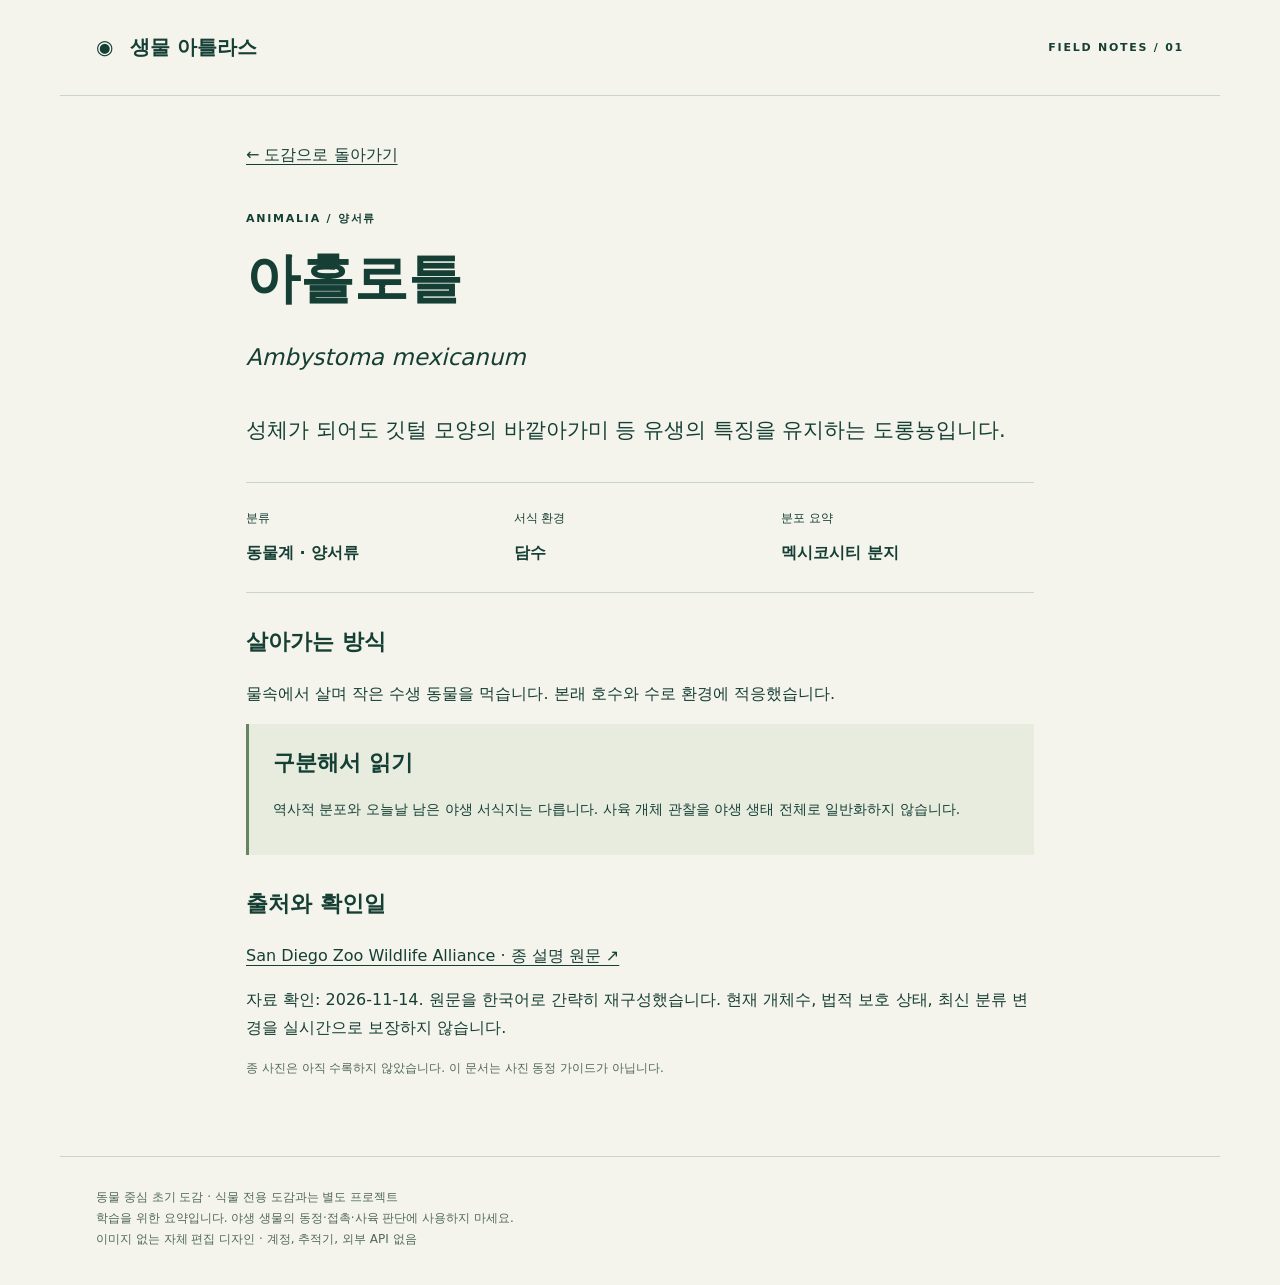
==== species/axolotl/index.html @ e830d192 "Publish source-backed five-species static life atlas" ====
<!doctype html><html lang="ko"><head><meta charset="utf-8"><meta name="viewport" content="width=device-width,initial-scale=1"><meta name="description" content="공식 자료로 살펴보는 동물 중심 생물 도감. 학명, 서식 환경과 정보의 한계를 함께 읽습니다."><title>아홀로틀 · 생물 아틀라스</title><link rel="stylesheet" href="../../assets/style.css"></head><body><a class="skip" href="#main">본문으로 바로가기</a><header><a class="brand" href="../../index.html"><span aria-hidden="true">◉</span> 생물 아틀라스</a><span class="edition">FIELD NOTES / 01</span></header><main id="main" class="detail"><a href="../../index.html">← 도감으로 돌아가기</a><p class="eyebrow">ANIMALIA / 양서류</p><h1>아홀로틀</h1><p class="scientific" lang="la">Ambystoma mexicanum</p><p class="lede">성체가 되어도 깃털 모양의 바깥아가미 등 유생의 특징을 유지하는 도롱뇽입니다.</p><dl><div><dt>분류</dt><dd>동물계 · 양서류</dd></div><div><dt>서식 환경</dt><dd>담수</dd></div><div><dt>분포 요약</dt><dd>멕시코시티 분지</dd></div></dl><h2>살아가는 방식</h2><p>물속에서 살며 작은 수생 동물을 먹습니다. 본래 호수와 수로 환경에 적응했습니다.</p><aside class="notice"><h2>구분해서 읽기</h2><p>역사적 분포와 오늘날 남은 야생 서식지는 다릅니다. 사육 개체 관찰을 야생 생태 전체로 일반화하지 않습니다.</p></aside><h2>출처와 확인일</h2><p><a href="https://animals.sandiegozoo.org/animals/axolotl" rel="noreferrer">San Diego Zoo Wildlife Alliance · 종 설명 원문 ↗</a></p><p>자료 확인: <time datetime="2026-11-14">2026-11-14</time>. 원문을 한국어로 간략히 재구성했습니다. 현재 개체수, 법적 보호 상태, 최신 분류 변경을 실시간으로 보장하지 않습니다.</p><p class="meta">종 사진은 아직 수록하지 않았습니다. 이 문서는 사진 동정 가이드가 아닙니다.</p></main><footer>동물 중심 초기 도감 · 식물 전용 도감과는 별도 프로젝트<br>학습을 위한 요약입니다. 야생 생물의 동정·접촉·사육 판단에 사용하지 마세요.<br>이미지 없는 자체 편집 디자인 · 계정, 추적기, 외부 API 없음</footer></body></html>
---- assets/style.css ----
:root{color-scheme:light;--ink:#153f35;--paper:#f5f4ec;--line:#c9d5c8;--green:#235b45}*{box-sizing:border-box}body{margin:0;background:var(--paper);color:var(--ink);font-family:system-ui,-apple-system,'Noto Sans KR',sans-serif;line-height:1.75}a{color:inherit;text-underline-offset:.24em}button,input,select{font:inherit}button,a,input,select{touch-action:manipulation}button:focus-visible,a:focus-visible,input:focus-visible,select:focus-visible{outline:3px solid #ad5700;outline-offset:4px}.skip{position:absolute;left:1rem;top:-5rem;background:white;padding:1rem;z-index:5}.skip:focus{top:0}header,main,footer{max-width:1160px;margin:auto;padding:0 36px}header{display:flex;align-items:center;justify-content:space-between;min-height:96px;border-bottom:1px solid var(--line)}.brand{font-size:20px;font-weight:750;text-decoration:none}.brand span{margin-right:10px}.edition,.eyebrow{font-size:11px;letter-spacing:.16em;font-weight:700}.hero{display:grid;grid-template-columns:1fr 260px;gap:50px;align-items:center;padding:76px 0 60px}.hero h1{font-size:clamp(36px,5.6vw,66px);line-height:1.25;letter-spacing:-.06em;margin:20px 0 28px}.hero p{color:#496257}.intro-note{border-left:1px solid var(--line);padding-left:32px}.intro-note strong{display:block;font-size:84px;font-weight:350;line-height:1.1}.intro-note span{font-size:13px}.intro-note p{font-size:13px}.notice{background:#e7ecdf;border-left:3px solid #678462;padding:20px 24px;font-size:14px}.sectionhead{display:flex;align-items:center;justify-content:space-between;margin-top:52px}.sectionhead h2{font-size:25px}.sectionhead span,.meta{font-size:12px;color:#50685c}#filters{display:flex;gap:15px;align-items:end;border-top:1px solid var(--line);border-bottom:1px solid var(--line);padding:22px 0}#filters div:first-child{flex:1}label{display:block;font-size:12px;margin-bottom:7px;font-weight:700}input,select,button{border:1px solid #9bb1a0;background:#fffef7;color:var(--ink);min-height:46px;border-radius:4px;padding:8px 13px}input{width:100%}button{cursor:pointer;background:var(--green);color:white;border-color:var(--green)}#count{font-size:13px;margin:20px 0}.grid{display:grid;grid-template-columns:repeat(3,minmax(0,1fr));gap:24px}.card{border:1px solid var(--line);background:#fffef8;border-radius:5px;overflow:hidden}.plate{height:140px;padding:22px;background:#dfe8d8;display:flex;align-items:end;justify-content:space-between;gap:15px}.card:nth-child(3n+2) .plate{background:#e9dfc4}.card:nth-child(3n) .plate{background:#dce7e6}.number{font-size:65px;line-height:1;font-weight:300;opacity:.65}.plate>span:last-child{text-align:right;font-size:11px;line-height:1.5}.cardbody{padding:22px}.tag{font-size:11px;letter-spacing:.03em}.card h3{font-size:24px;margin:10px 0 0;line-height:1.3}.card h3 a{text-decoration:none}.card h3 a:hover{text-decoration:underline}.latin{font-size:12px;font-style:italic;margin:7px 0 18px}.card p{font-size:14px}.card .meta{font-size:12px;border-top:1px solid var(--line);padding-top:15px}.method{border-top:1px solid var(--line);margin:64px 0;padding-top:30px}.method h2{font-size:25px}.method>div{display:grid;grid-template-columns:repeat(3,1fr);gap:30px}.method p{font-size:14px}.method b{display:block}footer{padding-top:30px;padding-bottom:35px;border-top:1px solid var(--line);font-size:12px;color:#50685c}.detail{max-width:860px;padding-top:45px;padding-bottom:65px}.detail .eyebrow{margin-top:40px}.detail h1{font-size:clamp(32px,5vw,54px);line-height:1.3;margin:16px 0}.scientific{font-size:23px;font-style:italic}.lede{font-size:21px;margin:34px 0}.detail h2{font-size:22px;margin-top:30px}.detail dl{display:grid;grid-template-columns:repeat(3,1fr);gap:15px;border-block:1px solid var(--line);padding:25px 0}.detail dt{font-size:12px}.detail dd{margin:10px 0 0;font-weight:650}.detail .notice h2{margin:0}.detail p{overflow-wrap:anywhere}#empty{padding:45px;text-align:center;border:1px dashed var(--line)}[hidden]{display:none!important}@media(max-width:750px){header,main,footer{padding-left:20px;padding-right:20px}.hero{grid-template-columns:1fr;gap:25px;padding:42px 0}.intro-note{display:none}.grid{grid-template-columns:repeat(2,minmax(0,1fr))}.sectionhead{display:block}.sectionhead span{display:block;margin-bottom:18px}.method>div{grid-template-columns:1fr;gap:0}.detail dl{grid-template-columns:1fr}.edition{font-size:9px}#filters{flex-wrap:wrap}#filters div:first-child{flex-basis:100%}.cardbody{padding:16px}}@media(max-width:450px){.grid{grid-template-columns:1fr}.wide{display:none}.brand{font-size:17px}.edition{max-width:68px;text-align:right}.hero h1{font-size:38px}.plate{height:125px}.notice{padding:17px}.detail .lede{font-size:18px}}
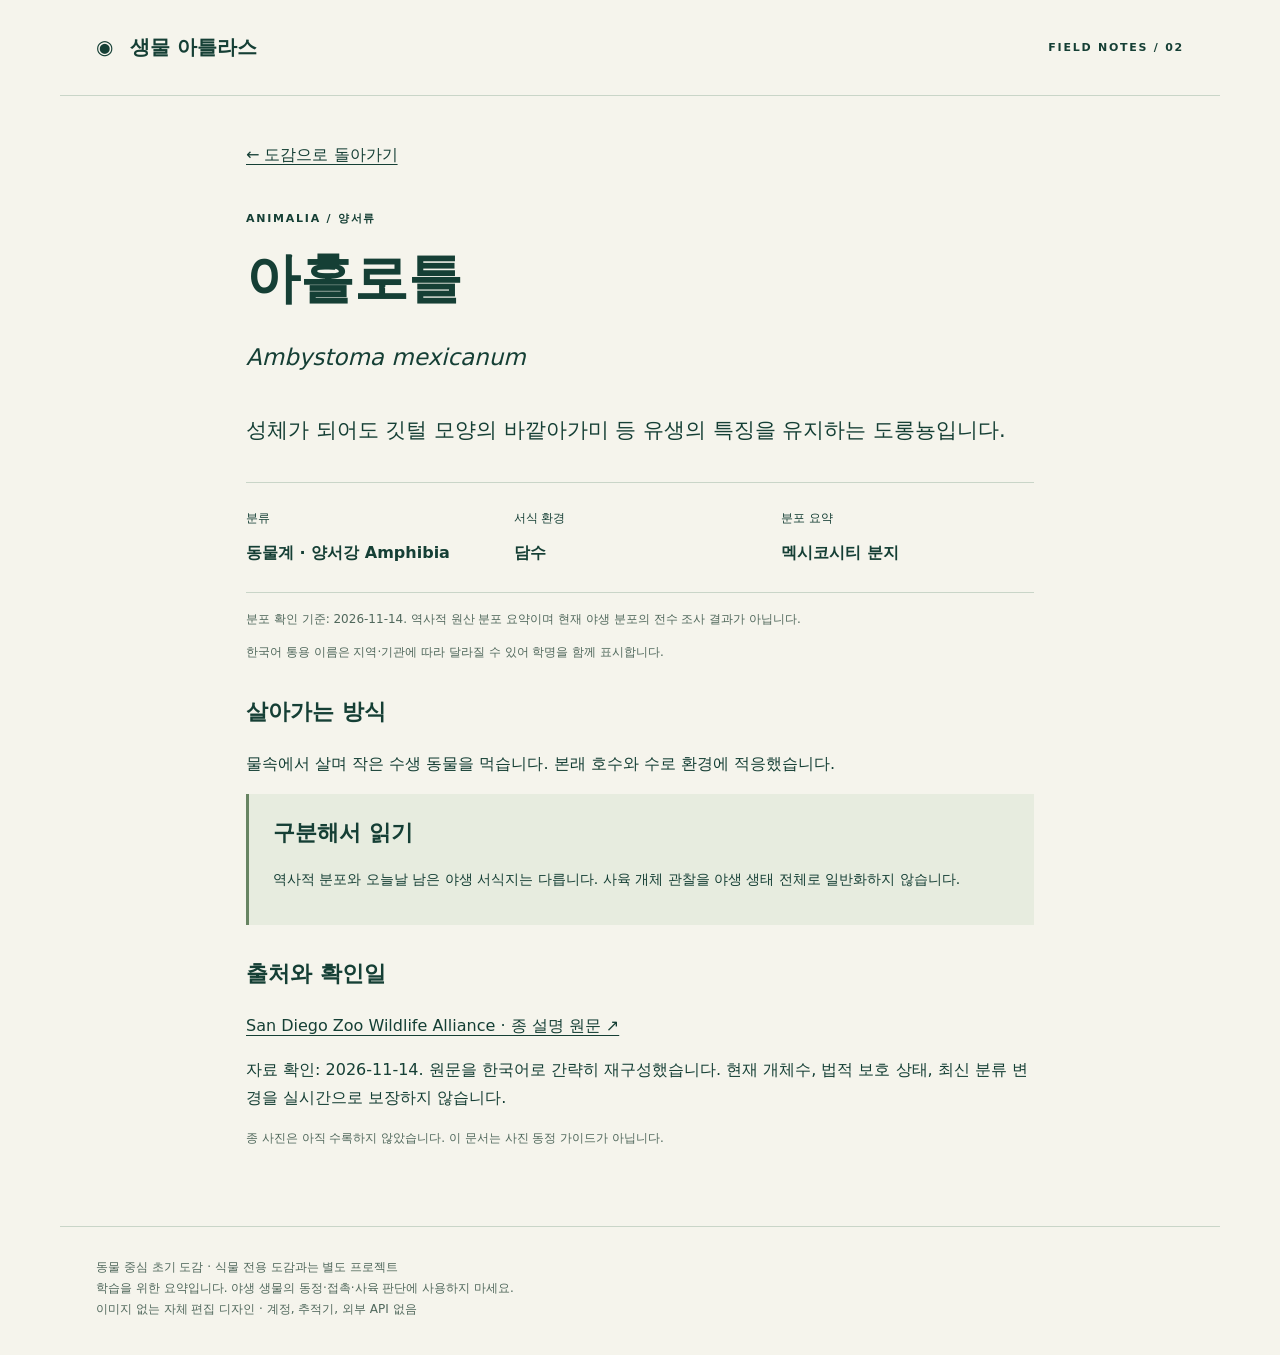
==== commit b3bf9d68: "Expand verified species and environment filters with versioned assets" ====
--- a/species/axolotl/index.html
+++ b/species/axolotl/index.html
@@ -1 +1 @@
-<!doctype html><html lang="ko"><head><meta charset="utf-8"><meta name="viewport" content="width=device-width,initial-scale=1"><meta name="description" content="공식 자료로 살펴보는 동물 중심 생물 도감. 학명, 서식 환경과 정보의 한계를 함께 읽습니다."><title>아홀로틀 · 생물 아틀라스</title><link rel="stylesheet" href="../../assets/style.css"></head><body><a class="skip" href="#main">본문으로 바로가기</a><header><a class="brand" href="../../index.html"><span aria-hidden="true">◉</span> 생물 아틀라스</a><span class="edition">FIELD NOTES / 01</span></header><main id="main" class="detail"><a href="../../index.html">← 도감으로 돌아가기</a><p class="eyebrow">ANIMALIA / 양서류</p><h1>아홀로틀</h1><p class="scientific" lang="la">Ambystoma mexicanum</p><p class="lede">성체가 되어도 깃털 모양의 바깥아가미 등 유생의 특징을 유지하는 도롱뇽입니다.</p><dl><div><dt>분류</dt><dd>동물계 · 양서류</dd></div><div><dt>서식 환경</dt><dd>담수</dd></div><div><dt>분포 요약</dt><dd>멕시코시티 분지</dd></div></dl><h2>살아가는 방식</h2><p>물속에서 살며 작은 수생 동물을 먹습니다. 본래 호수와 수로 환경에 적응했습니다.</p><aside class="notice"><h2>구분해서 읽기</h2><p>역사적 분포와 오늘날 남은 야생 서식지는 다릅니다. 사육 개체 관찰을 야생 생태 전체로 일반화하지 않습니다.</p></aside><h2>출처와 확인일</h2><p><a href="https://animals.sandiegozoo.org/animals/axolotl" rel="noreferrer">San Diego Zoo Wildlife Alliance · 종 설명 원문 ↗</a></p><p>자료 확인: <time datetime="2026-11-14">2026-11-14</time>. 원문을 한국어로 간략히 재구성했습니다. 현재 개체수, 법적 보호 상태, 최신 분류 변경을 실시간으로 보장하지 않습니다.</p><p class="meta">종 사진은 아직 수록하지 않았습니다. 이 문서는 사진 동정 가이드가 아닙니다.</p></main><footer>동물 중심 초기 도감 · 식물 전용 도감과는 별도 프로젝트<br>학습을 위한 요약입니다. 야생 생물의 동정·접촉·사육 판단에 사용하지 마세요.<br>이미지 없는 자체 편집 디자인 · 계정, 추적기, 외부 API 없음</footer></body></html>+<!doctype html><html lang="ko"><head><meta charset="utf-8"><meta name="robots" content="noindex,nofollow"><meta name="viewport" content="width=device-width,initial-scale=1"><meta name="description" content="공식 자료로 살펴보는 동물 중심 생물 도감. 학명, 서식 환경과 정보의 한계를 함께 읽습니다."><title>아홀로틀 · 생물 아틀라스</title><link rel="stylesheet" href="../../assets/style-v2.css"></head><body><a class="skip" href="#main">본문으로 바로가기</a><header><a class="brand" href="../../index.html"><span aria-hidden="true">◉</span> 생물 아틀라스</a><span class="edition">FIELD NOTES / 02</span></header><main id="main" class="detail"><a href="../../index.html">← 도감으로 돌아가기</a><p class="eyebrow">ANIMALIA / 양서류</p><h1>아홀로틀</h1><p class="scientific" lang="la">Ambystoma mexicanum</p><p class="lede">성체가 되어도 깃털 모양의 바깥아가미 등 유생의 특징을 유지하는 도롱뇽입니다.</p><dl><div><dt>분류</dt><dd>동물계 · 양서강 Amphibia</dd></div><div><dt>서식 환경</dt><dd>담수</dd></div><div><dt>분포 요약</dt><dd>멕시코시티 분지</dd></div></dl><p class="meta">분포 확인 기준: 2026-11-14. 역사적 원산 분포 요약이며 현재 야생 분포의 전수 조사 결과가 아닙니다.</p><p class="meta">한국어 통용 이름은 지역·기관에 따라 달라질 수 있어 학명을 함께 표시합니다.</p><h2>살아가는 방식</h2><p>물속에서 살며 작은 수생 동물을 먹습니다. 본래 호수와 수로 환경에 적응했습니다.</p><aside class="notice"><h2>구분해서 읽기</h2><p>역사적 분포와 오늘날 남은 야생 서식지는 다릅니다. 사육 개체 관찰을 야생 생태 전체로 일반화하지 않습니다.</p></aside><h2>출처와 확인일</h2><p><a href="https://animals.sandiegozoo.org/animals/axolotl" rel="noreferrer">San Diego Zoo Wildlife Alliance · 종 설명 원문 ↗</a></p><p>자료 확인: <time datetime="2026-11-14">2026-11-14</time>. 원문을 한국어로 간략히 재구성했습니다. 현재 개체수, 법적 보호 상태, 최신 분류 변경을 실시간으로 보장하지 않습니다.</p><p class="meta">종 사진은 아직 수록하지 않았습니다. 이 문서는 사진 동정 가이드가 아닙니다.</p></main><footer>동물 중심 초기 도감 · 식물 전용 도감과는 별도 프로젝트<br>학습을 위한 요약입니다. 야생 생물의 동정·접촉·사육 판단에 사용하지 마세요.<br>이미지 없는 자체 편집 디자인 · 계정, 추적기, 외부 API 없음</footer></body></html>
--- a/assets/style-v2.css
+++ b/assets/style-v2.css
@@ -0,0 +1,2 @@
+:root{color-scheme:light;--ink:#153f35;--paper:#f5f4ec;--line:#c9d5c8;--green:#235b45}*{box-sizing:border-box}body{margin:0;background:var(--paper);color:var(--ink);font-family:system-ui,-apple-system,'Noto Sans KR',sans-serif;line-height:1.75}a{color:inherit;text-underline-offset:.24em}button,input,select{font:inherit}button,a,input,select{touch-action:manipulation}button:focus-visible,a:focus-visible,input:focus-visible,select:focus-visible{outline:3px solid #ad5700;outline-offset:4px}.skip{position:absolute;left:1rem;top:-5rem;background:white;padding:1rem;z-index:5}.skip:focus{top:0}header,main,footer{max-width:1160px;margin:auto;padding:0 36px}header{display:flex;align-items:center;justify-content:space-between;min-height:96px;border-bottom:1px solid var(--line)}.brand{font-size:20px;font-weight:750;text-decoration:none}.brand span{margin-right:10px}.edition,.eyebrow{font-size:11px;letter-spacing:.16em;font-weight:700}.hero{display:grid;grid-template-columns:1fr 260px;gap:50px;align-items:center;padding:76px 0 60px}.hero h1{font-size:clamp(36px,5.6vw,66px);line-height:1.25;letter-spacing:-.06em;margin:20px 0 28px}.hero p{color:#496257}.intro-note{border-left:1px solid var(--line);padding-left:32px}.intro-note strong{display:block;font-size:84px;font-weight:350;line-height:1.1}.intro-note span{font-size:13px}.intro-note p{font-size:13px}.notice{background:#e7ecdf;border-left:3px solid #678462;padding:20px 24px;font-size:14px}.sectionhead{display:flex;align-items:center;justify-content:space-between;margin-top:52px}.sectionhead h2{font-size:25px}.sectionhead span,.meta{font-size:12px;color:#50685c}#filters{display:flex;gap:15px;align-items:end;border-top:1px solid var(--line);border-bottom:1px solid var(--line);padding:22px 0}#filters div:first-child{flex:1}label{display:block;font-size:12px;margin-bottom:7px;font-weight:700}input,select,button{border:1px solid #9bb1a0;background:#fffef7;color:var(--ink);min-height:46px;border-radius:4px;padding:8px 13px}input{width:100%}button{cursor:pointer;background:var(--green);color:white;border-color:var(--green)}#count{font-size:13px;margin:20px 0}.grid{display:grid;grid-template-columns:repeat(3,minmax(0,1fr));gap:24px}.card{border:1px solid var(--line);background:#fffef8;border-radius:5px;overflow:hidden}.plate{height:140px;padding:22px;background:#dfe8d8;display:flex;align-items:end;justify-content:space-between;gap:15px}.card:nth-child(3n+2) .plate{background:#e9dfc4}.card:nth-child(3n) .plate{background:#dce7e6}.number{font-size:65px;line-height:1;font-weight:300;opacity:.65}.plate>span:last-child{text-align:right;font-size:11px;line-height:1.5}.cardbody{padding:22px}.tag{font-size:11px;letter-spacing:.03em}.card h3{font-size:24px;margin:10px 0 0;line-height:1.3}.card h3 a{text-decoration:none}.card h3 a:hover{text-decoration:underline}.latin{font-size:12px;font-style:italic;margin:7px 0 18px}.card p{font-size:14px}.card .meta{font-size:12px;border-top:1px solid var(--line);padding-top:15px}.method{border-top:1px solid var(--line);margin:64px 0;padding-top:30px}.method h2{font-size:25px}.method>div{display:grid;grid-template-columns:repeat(3,1fr);gap:30px}.method p{font-size:14px}.method b{display:block}footer{padding-top:30px;padding-bottom:35px;border-top:1px solid var(--line);font-size:12px;color:#50685c}.detail{max-width:860px;padding-top:45px;padding-bottom:65px}.detail .eyebrow{margin-top:40px}.detail h1{font-size:clamp(32px,5vw,54px);line-height:1.3;margin:16px 0}.scientific{font-size:23px;font-style:italic}.lede{font-size:21px;margin:34px 0}.detail h2{font-size:22px;margin-top:30px}.detail dl{display:grid;grid-template-columns:repeat(3,1fr);gap:15px;border-block:1px solid var(--line);padding:25px 0}.detail dt{font-size:12px}.detail dd{margin:10px 0 0;font-weight:650}.detail .notice h2{margin:0}.detail p{overflow-wrap:anywhere}#empty{padding:45px;text-align:center;border:1px dashed var(--line)}[hidden]{display:none!important}@media(max-width:750px){header,main,footer{padding-left:20px;padding-right:20px}.hero{grid-template-columns:1fr;gap:25px;padding:42px 0}.intro-note{display:none}.grid{grid-template-columns:repeat(2,minmax(0,1fr))}.sectionhead{display:block}.sectionhead span{display:block;margin-bottom:18px}.method>div{grid-template-columns:1fr;gap:0}.detail dl{grid-template-columns:1fr}.edition{font-size:9px}#filters{flex-wrap:wrap}#filters div:first-child{flex-basis:100%}.cardbody{padding:16px}}@media(max-width:450px){.grid{grid-template-columns:1fr}.wide{display:none}.brand{font-size:17px}.edition{max-width:68px;text-align:right}.hero h1{font-size:38px}.plate{height:125px}.notice{padding:17px}.detail .lede{font-size:18px}}
+#filters{flex-wrap:wrap}#filters>div:first-child{min-width:210px}.detail .meta{overflow-wrap:anywhere}@media(max-width:850px){#filters>div:first-child{flex-basis:100%}}@media(max-width:450px){#filters>div{flex:1 1 42%}#filters button{width:100%}}
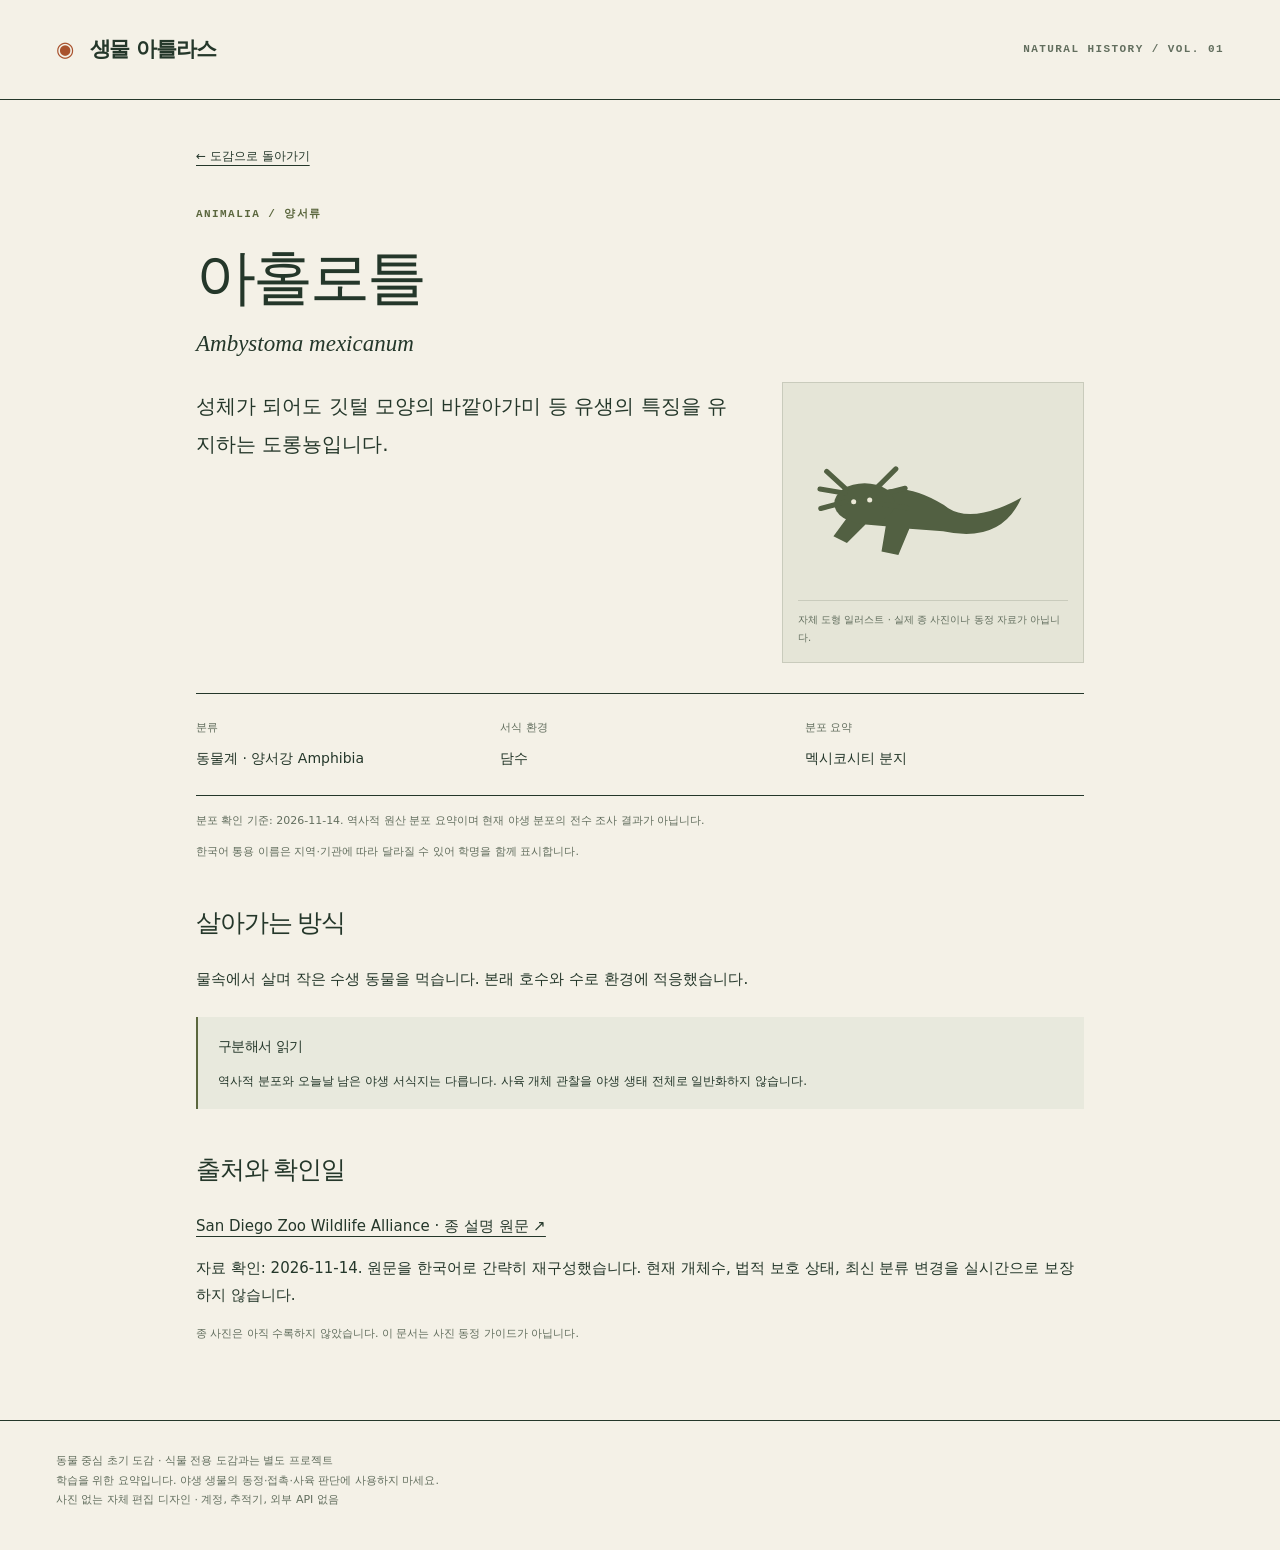
==== commit 82f7af6c: "Redesign Life Atlas as an illustrated natural-history field guide" ====
--- a/species/axolotl/index.html
+++ b/species/axolotl/index.html
@@ -1 +1,2 @@
-<!doctype html><html lang="ko"><head><meta charset="utf-8"><meta name="robots" content="noindex,nofollow"><meta name="viewport" content="width=device-width,initial-scale=1"><meta name="description" content="공식 자료로 살펴보는 동물 중심 생물 도감. 학명, 서식 환경과 정보의 한계를 함께 읽습니다."><title>아홀로틀 · 생물 아틀라스</title><link rel="stylesheet" href="../../assets/style-v2.css"></head><body><a class="skip" href="#main">본문으로 바로가기</a><header><a class="brand" href="../../index.html"><span aria-hidden="true">◉</span> 생물 아틀라스</a><span class="edition">FIELD NOTES / 02</span></header><main id="main" class="detail"><a href="../../index.html">← 도감으로 돌아가기</a><p class="eyebrow">ANIMALIA / 양서류</p><h1>아홀로틀</h1><p class="scientific" lang="la">Ambystoma mexicanum</p><p class="lede">성체가 되어도 깃털 모양의 바깥아가미 등 유생의 특징을 유지하는 도롱뇽입니다.</p><dl><div><dt>분류</dt><dd>동물계 · 양서강 Amphibia</dd></div><div><dt>서식 환경</dt><dd>담수</dd></div><div><dt>분포 요약</dt><dd>멕시코시티 분지</dd></div></dl><p class="meta">분포 확인 기준: 2026-11-14. 역사적 원산 분포 요약이며 현재 야생 분포의 전수 조사 결과가 아닙니다.</p><p class="meta">한국어 통용 이름은 지역·기관에 따라 달라질 수 있어 학명을 함께 표시합니다.</p><h2>살아가는 방식</h2><p>물속에서 살며 작은 수생 동물을 먹습니다. 본래 호수와 수로 환경에 적응했습니다.</p><aside class="notice"><h2>구분해서 읽기</h2><p>역사적 분포와 오늘날 남은 야생 서식지는 다릅니다. 사육 개체 관찰을 야생 생태 전체로 일반화하지 않습니다.</p></aside><h2>출처와 확인일</h2><p><a href="https://animals.sandiegozoo.org/animals/axolotl" rel="noreferrer">San Diego Zoo Wildlife Alliance · 종 설명 원문 ↗</a></p><p>자료 확인: <time datetime="2026-11-14">2026-11-14</time>. 원문을 한국어로 간략히 재구성했습니다. 현재 개체수, 법적 보호 상태, 최신 분류 변경을 실시간으로 보장하지 않습니다.</p><p class="meta">종 사진은 아직 수록하지 않았습니다. 이 문서는 사진 동정 가이드가 아닙니다.</p></main><footer>동물 중심 초기 도감 · 식물 전용 도감과는 별도 프로젝트<br>학습을 위한 요약입니다. 야생 생물의 동정·접촉·사육 판단에 사용하지 마세요.<br>이미지 없는 자체 편집 디자인 · 계정, 추적기, 외부 API 없음</footer></body></html>+<!doctype html>
+<html lang="ko"><head><meta charset="utf-8"><meta name="robots" content="noindex,nofollow"><meta name="viewport" content="width=device-width,initial-scale=1"><meta name="description" content="공식 자료로 살펴보는 동물 중심 생물 도감. 학명, 서식 환경과 정보의 한계를 함께 읽습니다."><title>아홀로틀 · 생물 아틀라스</title><link rel="stylesheet" href="../../assets/field-guide-v3.css"></head><body><a class="skip" href="#main">본문으로 바로가기</a><header><a class="brand" href="../../index.html"><span aria-hidden="true">◉</span> 생물 아틀라스</a><span class="edition">NATURAL HISTORY / VOL. 01</span></header><main id="main" class="detail"><a href="../../index.html">← 도감으로 돌아가기</a><p class="eyebrow">ANIMALIA / 양서류</p><h1>아홀로틀</h1><p class="scientific" lang="la">Ambystoma mexicanum</p><figure class="detail-plate"><svg class="specimen-art" viewbox="0 0 320 240" aria-hidden="true" focusable="false"><use href="../../assets/specimens-v3.svg#axolotl"></use></svg><figcaption>자체 도형 일러스트 · 실제 종 사진이나 동정 자료가 아닙니다.</figcaption></figure><p class="lede">성체가 되어도 깃털 모양의 바깥아가미 등 유생의 특징을 유지하는 도롱뇽입니다.</p><dl><div><dt>분류</dt><dd>동물계 · 양서강 Amphibia</dd></div><div><dt>서식 환경</dt><dd>담수</dd></div><div><dt>분포 요약</dt><dd>멕시코시티 분지</dd></div></dl><p class="meta">분포 확인 기준: 2026-11-14. 역사적 원산 분포 요약이며 현재 야생 분포의 전수 조사 결과가 아닙니다.</p><p class="meta">한국어 통용 이름은 지역·기관에 따라 달라질 수 있어 학명을 함께 표시합니다.</p><h2>살아가는 방식</h2><p>물속에서 살며 작은 수생 동물을 먹습니다. 본래 호수와 수로 환경에 적응했습니다.</p><aside class="notice"><h2>구분해서 읽기</h2><p>역사적 분포와 오늘날 남은 야생 서식지는 다릅니다. 사육 개체 관찰을 야생 생태 전체로 일반화하지 않습니다.</p></aside><h2>출처와 확인일</h2><p><a href="https://animals.sandiegozoo.org/animals/axolotl" rel="noreferrer">San Diego Zoo Wildlife Alliance · 종 설명 원문 ↗</a></p><p>자료 확인: <time datetime="2026-11-14">2026-11-14</time>. 원문을 한국어로 간략히 재구성했습니다. 현재 개체수, 법적 보호 상태, 최신 분류 변경을 실시간으로 보장하지 않습니다.</p><p class="meta">종 사진은 아직 수록하지 않았습니다. 이 문서는 사진 동정 가이드가 아닙니다.</p></main><footer>동물 중심 초기 도감 · 식물 전용 도감과는 별도 프로젝트<br>학습을 위한 요약입니다. 야생 생물의 동정·접촉·사육 판단에 사용하지 마세요.<br>사진 없는 자체 편집 디자인 · 계정, 추적기, 외부 API 없음</footer></body></html>
--- a/assets/field-guide-v3.css
+++ b/assets/field-guide-v3.css
@@ -0,0 +1 @@
+:root{color-scheme:light;--paper:#f4f1e7;--ink:#24372a;--muted:#626e5e;--line:#c9cbbc;--olive:#5b673e;--orange:#a9522d;--cream:#e8e4d3}*{box-sizing:border-box}html{scroll-behavior:smooth;scroll-padding-top:24px}body{margin:0;color:var(--ink);background:var(--paper);font:15px/1.8 system-ui,-apple-system,'Noto Sans KR',sans-serif}a{color:inherit;text-underline-offset:5px}a:hover{color:var(--orange)}button,input,select{font:inherit;color:inherit}button,a,input,select{touch-action:manipulation}button:focus-visible,a:focus-visible,input:focus-visible,select:focus-visible{outline:3px solid var(--orange);outline-offset:4px}.skip{position:absolute;top:-6rem;left:20px;background:white;padding:15px;z-index:9}.skip:focus{top:10px}header,main,footer{max-width:1280px;margin:auto;padding-inline:56px}header{height:100px;display:flex;align-items:center;justify-content:space-between;border-bottom:1px solid var(--ink)}.brand{font-size:21px;font-weight:750;text-decoration:none;letter-spacing:-.05em}.brand span{color:var(--orange);margin-right:10px}.edition,.eyebrow,.plate-index{font-family:ui-monospace,SFMono-Regular,Consolas,monospace;font-size:11px;letter-spacing:.13em;font-weight:600}.edition{color:var(--muted)}.hero{display:grid;grid-template-columns:1.1fr 1fr;gap:64px;align-items:center;padding:64px 0 52px}.hero .eyebrow{color:var(--olive);margin-top:0}.hero h1{font-family:Georgia,'Noto Serif KR',serif;font-size:clamp(39px,4.6vw,65px);font-weight:500;line-height:1.35;letter-spacing:-.055em;margin:24px 0}.hero>div>p:not(.eyebrow){color:var(--muted);font-size:16px}.browse{display:inline-flex;gap:48px;align-items:center;margin-top:18px;padding:12px 0;border-bottom:1px solid var(--ink);font-size:13px;text-decoration:none;font-weight:650}.browse span{font-size:24px}.hero-plate{position:relative;min-width:0;min-height:365px;padding:22px 24px 20px;background:#e7e6d8;border:1px solid #c4c6b5;display:grid;grid-template-columns:auto 1fr;align-content:end;column-gap:16px}.hero-plate:before{content:'';position:absolute;inset:49px 35px 76px;border:1px solid #bcc2a9;border-radius:50%;background:repeating-radial-gradient(ellipse at center,transparent 0 26px,#bcc2a932 27px 28px)}.plate-index{position:absolute;top:20px;left:23px;font-size:9px}.hero-plate .specimen-art{height:250px;width:100%;grid-column:1/-1;z-index:1;color:#53603f;transform:rotate(-12deg)}.hero-plate strong{font-family:Georgia,serif;font-size:45px;line-height:1.1;grid-row:3/5;font-weight:400}.hero-plate>span:not(.plate-index){font-size:11px;align-self:end}.hero-plate p{font-size:11px;line-height:1.6;margin:2px 0;color:var(--muted)}.art-note{grid-column:1/-1;font-size:9px;border-top:1px solid #c2c7b4;margin-top:14px;padding-top:9px;color:var(--muted)}.field-strip{border-block:1px solid var(--ink);padding:15px 0;display:flex;justify-content:space-between;gap:20px;font-size:11px;letter-spacing:.04em}.field-strip span:last-child{color:var(--muted)}.notice{font-size:12px;line-height:1.8;background:#e8e9dd;border-left:2px solid var(--olive);padding:17px 20px;margin-block:24px}.sectionhead{display:flex;justify-content:space-between;align-items:end;gap:20px;margin-top:66px;margin-bottom:25px}.sectionhead h2{font-family:Georgia,'Noto Serif KR',serif;font-size:32px;font-weight:500;letter-spacing:-.04em;margin:0}.sectionhead span,.meta{font-size:11px;color:var(--muted)}#filters{display:grid;grid-template-columns:minmax(180px,1fr) 150px 165px auto;align-items:end;gap:16px;padding:22px 0;border-block:1px solid var(--line)}label{display:block;font-size:11px;font-weight:650;margin-bottom:7px}input,select{width:100%;height:46px;padding:10px 12px;background:#faf8f0;border:1px solid #b5bcaa;border-radius:0}button{cursor:pointer;min-height:46px;padding:10px 18px;border:1px solid var(--ink);background:var(--ink);color:var(--paper)}button:hover{background:var(--olive)}#count{font:11px ui-monospace,monospace;margin:25px 0 8px}#count+.meta{margin-top:0;margin-bottom:25px}.grid{display:grid;grid-template-columns:repeat(3,minmax(0,1fr));gap:34px 25px}.card{min-width:0;border-bottom:1px solid var(--line)}.plate{position:relative;min-height:210px;display:flex;align-items:end;justify-content:space-between;gap:10px;padding:18px;background:#e5e5d7;color:#46533e;overflow:hidden}.card:nth-child(3n+2) .plate{background:#e9e0ce;color:#79573a}.card:nth-child(3n) .plate{background:#dce4df;color:#3f625e}.plate:after{content:'';position:absolute;inset:18px;border:1px solid currentColor;opacity:.13;pointer-events:none}.plate .specimen-art{position:absolute;width:100%;height:185px;left:0;top:0;padding:5px 12px 0}.number{position:absolute;top:16px;left:18px;font:12px ui-monospace,monospace;z-index:1}.plate>span:last-child{font:9px/1.6 ui-monospace,monospace;z-index:1;margin-left:auto;text-align:right}.cardbody{padding:22px 0 12px}.tag{font:10px ui-monospace,monospace;color:var(--olive);letter-spacing:.06em}.card h3{font-family:Georgia,'Noto Serif KR',serif;font-size:25px;font-weight:600;letter-spacing:-.05em;line-height:1.4;margin:8px 0 0}.card h3 a{text-decoration:none}.card h3 a:hover{text-decoration:underline}.latin{font-family:Georgia,serif;font-style:italic;font-size:13px;margin:4px 0 18px}.card p{font-size:13px;line-height:1.8}.card .meta{font-size:11px;padding-top:10px;border-top:1px solid var(--line)}.card:first-child{grid-column:1/-1;display:grid;grid-template-columns:1.1fr 1fr;gap:36px;align-items:center;padding-bottom:25px}.card:first-child .plate{min-height:260px}.card:first-child .specimen-art{height:235px}.card:first-child h3{font-size:34px}.card:first-child .cardbody{padding-right:32px}.method{margin:70px 0 60px;border-top:1px solid var(--ink);padding-top:26px}.method h2{font-family:Georgia,'Noto Serif KR',serif;font-size:30px;letter-spacing:-.045em;font-weight:500;margin:17px 0 32px}.method>div{display:grid;grid-template-columns:repeat(3,minmax(0,1fr));gap:36px}.method p{font-size:13px;color:var(--muted)}.method .eyebrow{font-size:10px}.method b{color:var(--ink);font-size:14px}.method br{line-height:2}footer{border-top:1px solid var(--ink);padding-block:30px 40px;font-size:11px;color:var(--muted)}.detail{position:relative;max-width:1000px;padding-top:42px;padding-bottom:65px}.detail>a{font-size:12px}.detail .eyebrow{margin-top:36px;color:var(--olive)}.detail h1{font-family:Georgia,'Noto Serif KR',serif;font-size:clamp(38px,5vw,60px);line-height:1.3;font-weight:500;letter-spacing:-.05em;margin:14px 0}.scientific{font:italic 23px Georgia,serif;margin:0 0 25px}.detail-plate{float:right;width:34%;margin:0 0 30px 38px;background:#e5e5d7;border:1px solid var(--line);padding:15px}.detail-plate .specimen-art{width:100%;display:block;color:#526042}.detail-plate figcaption{font-size:10px;border-top:1px solid var(--line);padding-top:10px;color:var(--muted)}.lede{font-size:20px;line-height:1.9;margin:30px 0}.detail dl{clear:both;display:grid;grid-template-columns:repeat(3,minmax(0,1fr));gap:25px;border-block:1px solid var(--ink);padding:24px 0}.detail dt{font-size:11px;color:var(--muted)}.detail dd{margin:8px 0 0;font-size:14px}.detail h2{font-family:Georgia,'Noto Serif KR',serif;font-size:25px;font-weight:500;letter-spacing:-.04em;margin-top:38px}.detail .notice h2{font-family:inherit;font-size:14px;margin:0}.detail .notice p{margin-bottom:0}.detail p{overflow-wrap:anywhere}.detail .meta{font-size:11px}#empty{padding:45px 20px;border:1px dashed var(--line);text-align:center;font-size:14px}[hidden]{display:none!important}@media(min-width:1450px){header,main,footer{max-width:1320px}}@media(max-width:1000px){header,main,footer{padding-inline:32px}.hero{gap:30px}.hero-plate{min-height:345px}.hero-plate .specimen-art{height:230px}#filters{grid-template-columns:1fr 1fr 1fr}#filters>div:first-child{grid-column:1/-1}.grid{grid-template-columns:repeat(2,minmax(0,1fr))}.card:first-child .cardbody{padding-right:0}.card:first-child{gap:25px}.method>div{gap:22px}}@media(max-width:650px){header,main,footer{padding-inline:21px}header{height:78px}.brand{font-size:18px}.edition{font-size:8px;max-width:110px;text-align:right}.hero{grid-template-columns:1fr;gap:30px;padding:36px 0 30px}.hero h1{font-size:42px;margin:20px 0}.hero>div>p:not(.eyebrow){font-size:14px}.hero .eyebrow{font-size:9px}.wide{display:none}.hero-plate{min-height:290px}.hero-plate .specimen-art{height:185px;max-width:360px;justify-self:center}.hero-plate:before{inset:40px 24% 60px}.hero-plate p{font-size:11px}.field-strip{font-size:10px;flex-direction:column;gap:2px}.notice{font-size:11px;padding:14px 16px}.sectionhead{display:block;margin-top:42px;margin-bottom:18px}.sectionhead h2{font-size:28px}.sectionhead span{display:block;margin-top:10px}#filters{gap:12px;grid-template-columns:minmax(0,1fr) minmax(0,1fr)}#filters button{grid-column:1/-1}input,select{font-size:14px;min-width:0}.grid{gap:25px 16px}.card:first-child{display:block}.card:first-child .plate{min-height:240px}.card:first-child .specimen-art{height:220px}.card:first-child .cardbody{padding-top:20px}.card:first-child h3{font-size:29px}.plate{min-height:170px;padding:12px}.plate .specimen-art{height:145px;padding:8px 0 0}.plate>span:last-child{font-size:7px;max-width:100%}.plate:after{inset:10px}.number{font-size:10px;left:12px;top:10px}.card h3{font-size:22px}.cardbody{padding-top:15px}.card p{font-size:12px}.latin{font-size:11px}.tag{font-size:9px}.method{margin-block:48px}.method h2{font-size:26px}.method>div{grid-template-columns:1fr;gap:5px}.detail{padding-top:30px}.detail h1{font-size:40px}.scientific{font-size:20px}.detail-plate{float:none;width:100%;margin:26px 0}.detail-plate .specimen-art{max-height:220px}.lede{font-size:18px}.detail dl{grid-template-columns:1fr;gap:20px}.detail dd{margin-top:4px}.detail h2{font-size:23px}footer{font-size:10px}}@media(max-width:370px){.grid{grid-template-columns:1fr}.hero h1{font-size:36px}.plate{min-height:220px}.plate .specimen-art{height:200px}.plate>span:last-child{font-size:9px}.edition{max-width:85px}}@media(prefers-reduced-motion:reduce){html{scroll-behavior:auto}}
